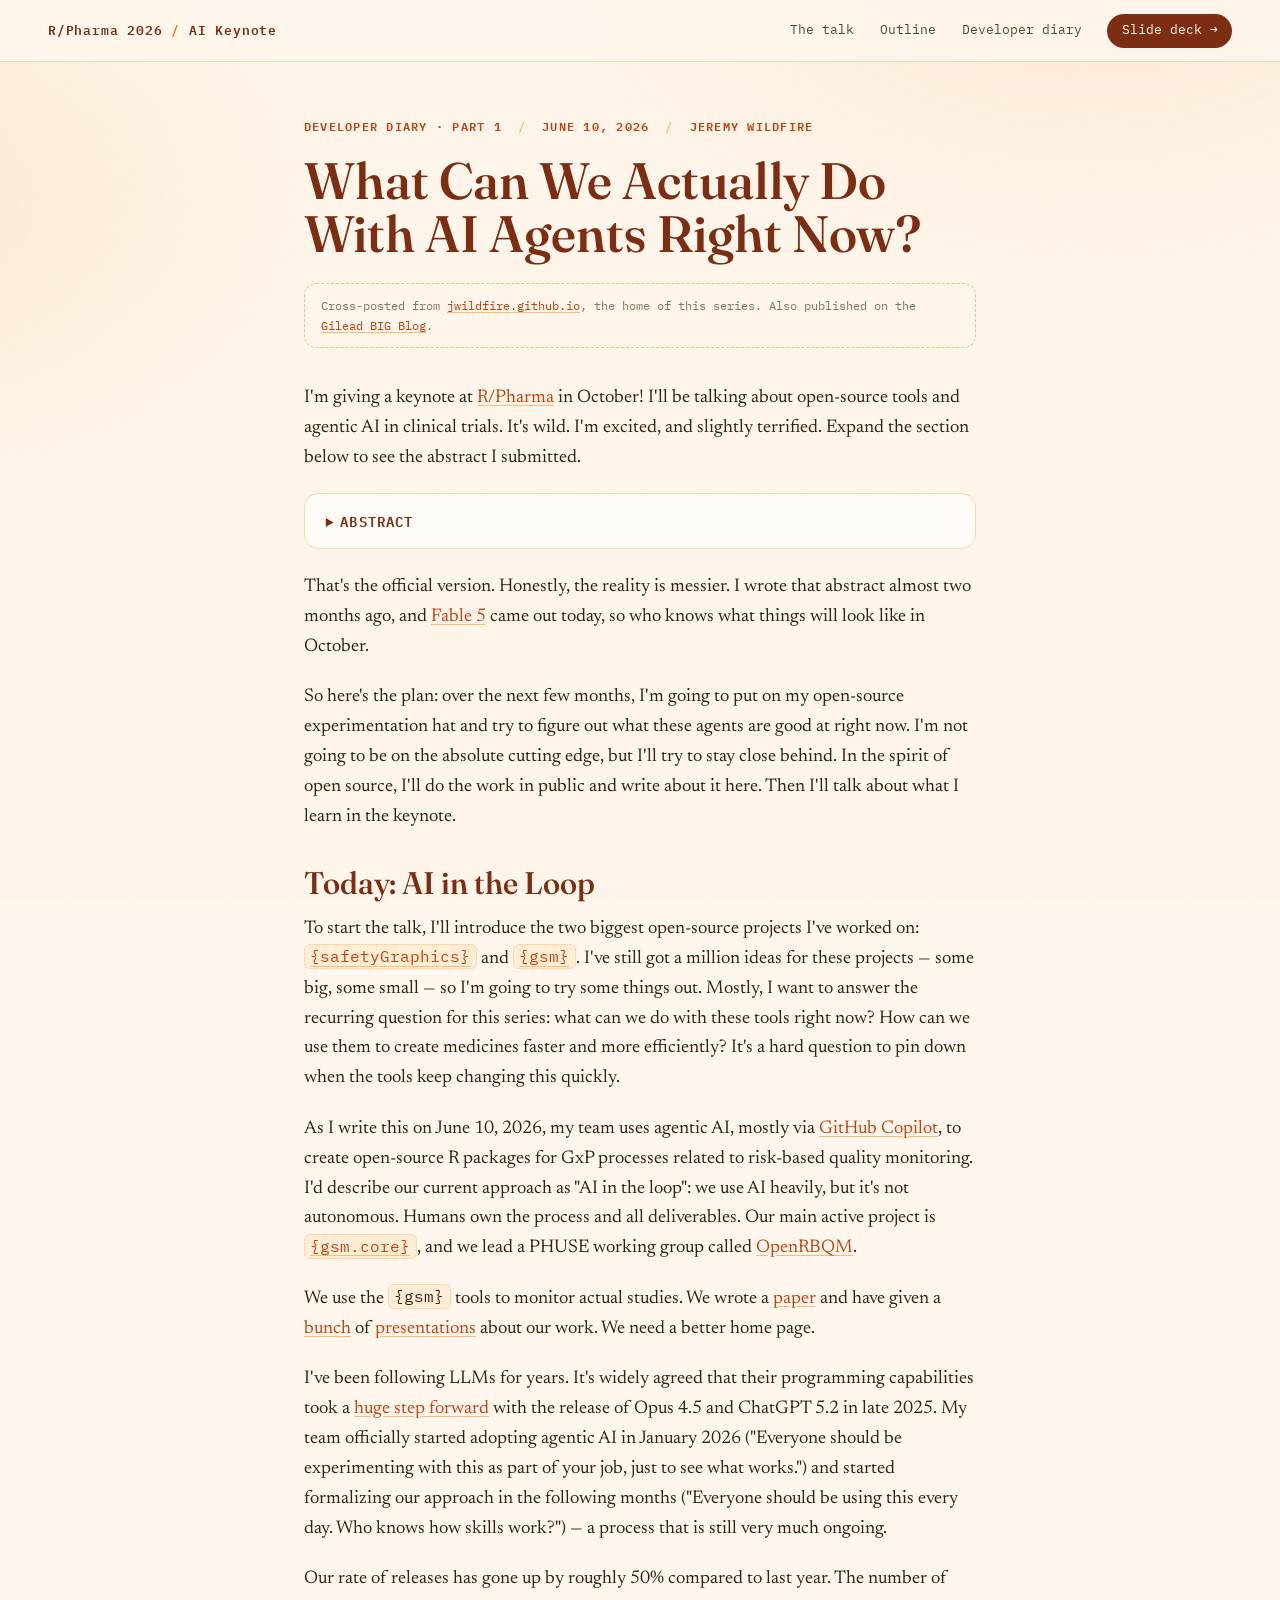
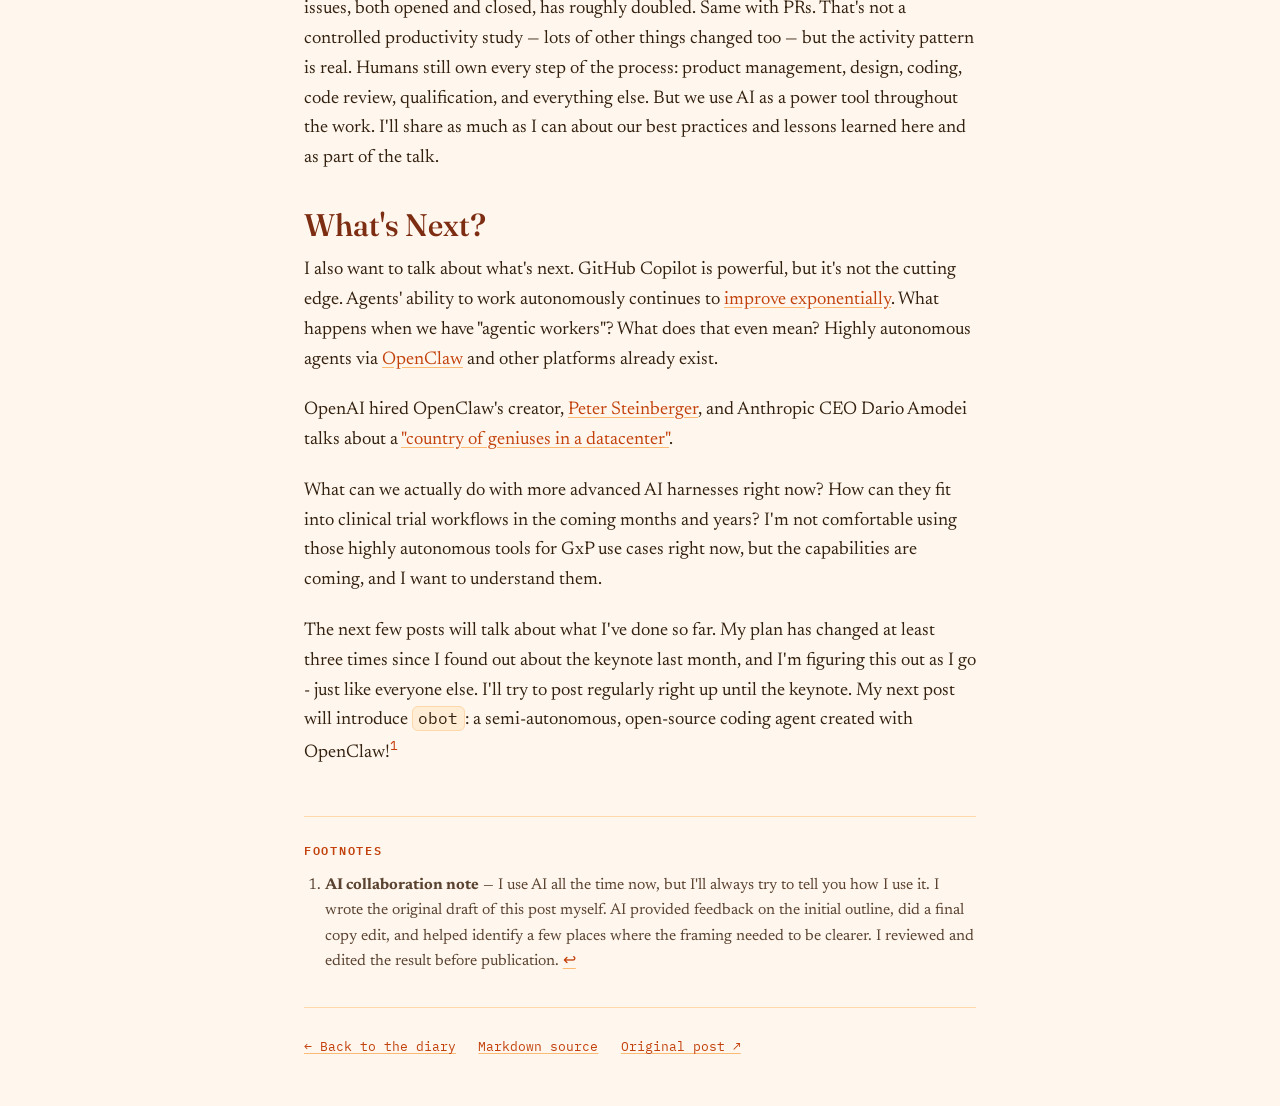
==== diary/rpharma-keynote-developer-diary.html @ 02446205 "Reformat repo as a documentation hub for the keynote The root index.html is now a docs site covering" ====
<!doctype html>
<html lang="en">
<head>
  <meta charset="utf-8" />
  <meta name="viewport" content="width=device-width, initial-scale=1" />
  <title>What Can We Actually Do With AI Agents Right Now? — R/Pharma 2026 Keynote Diary</title>
  <meta name="description" content="Kicking off a developer diary for the R/Pharma 2026 keynote on using agentic AI to build open-source tools for clinical trials." />
  <link rel="canonical" href="https://jwildfire.github.io/2026/06/10/rpharma-keynote-developer-diary.html" />
  <link rel="preconnect" href="https://fonts.googleapis.com" />
  <link rel="preconnect" href="https://fonts.gstatic.com" crossorigin />
  <link href="https://fonts.googleapis.com/css2?family=Fraunces:ital,opsz,wght@0,9..144,400..700;1,9..144,400..700&family=IBM+Plex+Mono:wght@400;600&family=Newsreader:ital,opsz,wght@0,6..72,400..600;1,6..72,400..600&display=swap" rel="stylesheet" />
  <link rel="stylesheet" href="../assets/site.css" />
  <link rel="icon" href="data:image/svg+xml,%3Csvg xmlns='http://www.w3.org/2000/svg' viewBox='0 0 100 100'%3E%3Crect width='100' height='100' rx='20' fill='%237c2d12'/%3E%3Ccircle cx='50' cy='50' r='22' fill='%23f97316'/%3E%3C/svg%3E" />
</head>
<body>
  <a class="skip" href="#main">Skip to content</a>

  <header class="topbar">
    <a class="wordmark" href="../">R/Pharma 2026 <span class="tick">/</span> AI Keynote</a>
    <nav aria-label="Site">
      <a href="../#talk">The talk</a>
      <a href="../#outline">Outline</a>
      <a href="../#diary">Developer diary</a>
      <a class="deck-link" href="../deck/">Slide deck →</a>
    </nav>
  </header>

  <main id="main" class="article-shell">
    <article class="post">
      <p class="meta"><span>Developer diary · Part 1</span><span class="sep">/</span><span>June 10, 2026</span><span class="sep">/</span><span>Jeremy Wildfire</span></p>
      <h1>What Can We Actually Do With AI Agents Right Now?</h1>
      <p class="crosspost">Cross-posted from <a href="https://jwildfire.github.io/2026/06/10/rpharma-keynote-developer-diary.html">jwildfire.github.io</a>, the home of this series. Also published on the <a href="https://gilead-biostats.github.io/big.blog/">Gilead BIG Blog</a>.</p>

      <p>I'm giving a keynote at <a href="https://rinpharma.com/">R/Pharma</a> in October! I'll be talking about open-source tools and agentic AI in clinical trials. It's wild. I'm excited, and slightly terrified. Expand the section below to see the abstract I submitted.</p>

      <details>
        <summary>Abstract</summary>
        <p class="abstract-title">AI in the Loop: How Agentic Workflows Are Reshaping Clinical Trial Analytics</p>
        <p>Agentic AI is transforming how software is built, but pharma's regulated environment demands more than raw capability. It demands scaffolding that makes AI behavior repeatable, auditable, and governed by the humans who remain responsible for every line of code.</p>
        <p>This keynote offers a practical framework for deploying agentic workflows in GxP settings, grounded in years of building and deploying open-source tools for clinical trials using R.</p>
        <p>We begin with the landscape: what agentic tools are (and aren't), how models, scaffolding, and context interact, and why "AI in the loop" — agents operating within human-governed workflows with explicit approval gates — is the right paradigm for regulated work.</p>
        <p>We then get concrete, showing how our team uses agentic workflows to accelerate the <code>{gsm}</code> family of R packages for monitoring active trials: <code>{gsm.agent}</code> drives a red-green TDD cycle from failing test to merged PR; <code>{gsm.roadmap}</code> decomposes requirements with AI-assisted planning using GitHub workflows; and <code>{qcthat}</code> generates audit-ready traceability matrices as a byproduct of normal development. We share real results and honest limitations.</p>
        <p>We close by looking forward, from package development into clinical operations, where the same approach extends to study-level operations, CDISC data generation, and CSR creation using Pharmaverse packages and other tools.</p>
      </details>

      <p>That's the official version. Honestly, the reality is messier. I wrote that abstract almost two months ago, and <a href="https://www.anthropic.com/news/claude-fable-5-mythos-5">Fable 5</a> came out today, so who knows what things will look like in October.</p>

      <p>So here's the plan: over the next few months, I'm going to put on my open-source experimentation hat and try to figure out what these agents are good at right now. I'm not going to be on the absolute cutting edge, but I'll try to stay close behind. In the spirit of open source, I'll do the work in public and write about it here. Then I'll talk about what I learn in the keynote.</p>

      <h2>Today: AI in the Loop</h2>

      <p>To start the talk, I'll introduce the two biggest open-source projects I've worked on: <a href="https://github.com/SafetyGraphics/safetyGraphics"><code>{safetyGraphics}</code></a> and <a href="https://gilead-biostats.github.io/gsm.core/"><code>{gsm}</code></a>. I've still got a million ideas for these projects — some big, some small — so I'm going to try some things out. Mostly, I want to answer the recurring question for this series: what can we do with these tools right now? How can we use them to create medicines faster and more efficiently? It's a hard question to pin down when the tools keep changing this quickly.</p>

      <p>As I write this on June 10, 2026, my team uses agentic AI, mostly via <a href="https://github.com/features/copilot">GitHub Copilot</a>, to create open-source R packages for GxP processes related to risk-based quality monitoring. I'd describe our current approach as "AI in the loop": we use AI heavily, but it's not autonomous. Humans own the process and all deliverables. Our main active project is <a href="https://gilead-biostats.github.io/gsm.core/"><code>{gsm.core}</code></a>, and we lead a PHUSE working group called <a href="https://openrbqm.github.io/">OpenRBQM</a>.</p>

      <p>We use the <code>{gsm}</code> tools to monitor actual studies. We wrote a <a href="https://pmc.ncbi.nlm.nih.gov/articles/PMC11335794/">paper</a> and have given a <a href="https://gilead-biostats.github.io/workr/slides/#/title-slide">bunch</a> of <a href="https://gilead-biostats.github.io/qcthat/slides/introduction.html#/title-slide">presentations</a> about our work. We need a better home page.</p>

      <p>I've been following LLMs for years. It's widely agreed that their programming capabilities took a <a href="https://simonwillison.net/2026/Jan/4/inflection/">huge step forward</a> with the release of Opus 4.5 and ChatGPT 5.2 in late 2025. My team officially started adopting agentic AI in January 2026 ("Everyone should be experimenting with this as part of your job, just to see what works.") and started formalizing our approach in the following months ("Everyone should be using this every day. Who knows how skills work?") — a process that is still very much ongoing.</p>

      <p>Our rate of releases has gone up by roughly 50% compared to last year. The number of issues, both opened and closed, has roughly doubled. Same with PRs. That's not a controlled productivity study — lots of other things changed too — but the activity pattern is real. Humans still own every step of the process: product management, design, coding, code review, qualification, and everything else. But we use AI as a power tool throughout the work. I'll share as much as I can about our best practices and lessons learned here and as part of the talk.</p>

      <h2>What's Next?</h2>

      <p>I also want to talk about what's next. GitHub Copilot is powerful, but it's not the cutting edge. Agents' ability to work autonomously continues to <a href="https://theaidigest.org/time-horizons">improve exponentially</a>. What happens when we have "agentic workers"? What does that even mean? Highly autonomous agents via <a href="https://openclaw.ai/">OpenClaw</a> and other platforms already exist.</p>

      <p>OpenAI hired OpenClaw's creator, <a href="https://www.computerworld.com/article/4132725/openai-hires-openclaw-founder-as-ai-agent-race-intensifies.html">Peter Steinberger</a>, and Anthropic CEO Dario Amodei talks about a <a href="https://darioamodei.com/essay/machines-of-loving-grace">"country of geniuses in a datacenter"</a>.</p>

      <p>What can we actually do with more advanced AI harnesses right now? How can they fit into clinical trial workflows in the coming months and years? I'm not comfortable using those highly autonomous tools for GxP use cases right now, but the capabilities are coming, and I want to understand them.</p>

      <p>The next few posts will talk about what I've done so far. My plan has changed at least three times since I found out about the keynote last month, and I'm figuring this out as I go - just like everyone else. I'll try to post regularly right up until the keynote. My next post will introduce <code>obot</code>: a semi-autonomous, open-source coding agent created with OpenClaw!<sup class="fnref" id="fnref-ai"><a href="#fn-ai">1</a></sup></p>

      <section class="footnotes" aria-label="Footnotes">
        <p class="kicker">Footnotes</p>
        <ol>
          <li id="fn-ai"><strong>AI collaboration note</strong> — I use AI all the time now, but I'll always try to tell you how I use it. I wrote the original draft of this post myself. AI provided feedback on the initial outline, did a final copy edit, and helped identify a few places where the framing needed to be clearer. I reviewed and edited the result before publication. <a href="#fnref-ai" aria-label="Back to reference">↩</a></li>
        </ol>
      </section>
    </article>

    <nav class="post-footer-nav" aria-label="Diary">
      <a href="../#diary">← Back to the diary</a>
      <a href="2026-06-10-rpharma-keynote-developer-diary.md">Markdown source</a>
      <a href="https://jwildfire.github.io/2026/06/10/rpharma-keynote-developer-diary.html">Original post ↗</a>
    </nav>
  </main>
</body>
</html>
---- assets/site.css ----
/* ---------------------------------------------------------------------------
   R/Pharma 2026 AI Keynote — documentation hub
   Warm editorial "field notes" system extending the deck palette.
   Fonts: Fraunces (display) · Newsreader (body) · IBM Plex Mono (meta)
--------------------------------------------------------------------------- */

:root {
  --paper: #fff7ed;
  --paper-deep: #ffedd5;
  --ink: #33200f;
  --ink-soft: #5b4332;
  --muted: #8a7263;
  --orange: #f97316;
  --orange-deep: #c2410c;
  --deep: #7c2d12;
  --line: #fed7aa;
  --line-strong: #fdba74;
  --night: #1f2937;
  --night-ink: #fed7aa;

  --display: "Fraunces", "Iowan Old Style", Georgia, serif;
  --body: "Newsreader", Georgia, "Times New Roman", serif;
  --mono: "IBM Plex Mono", ui-monospace, "SF Mono", Menlo, monospace;

  --measure: 66ch;
}

* { box-sizing: border-box; }

html {
  scroll-behavior: smooth;
  scroll-padding-top: 5.5rem;
}

body {
  margin: 0;
  background: var(--paper);
  color: var(--ink);
  font-family: var(--body);
  font-size: 1.155rem;
  line-height: 1.62;
  -webkit-font-smoothing: antialiased;
}

/* Grain + warm atmosphere ------------------------------------------------- */

body::before {
  content: "";
  position: fixed;
  inset: 0;
  z-index: 0;
  pointer-events: none;
  background:
    radial-gradient(60rem 38rem at 85% -8%, rgba(249, 115, 22, 0.10), transparent 60%),
    radial-gradient(48rem 30rem at -12% 22%, rgba(253, 186, 116, 0.22), transparent 65%);
}

body::after {
  content: "";
  position: fixed;
  inset: 0;
  z-index: 0;
  pointer-events: none;
  opacity: 0.5;
  background-image: url("data:image/svg+xml,%3Csvg xmlns='http://www.w3.org/2000/svg' width='160' height='160'%3E%3Cfilter id='n'%3E%3CfeTurbulence type='fractalNoise' baseFrequency='0.9' numOctaves='2'/%3E%3CfeColorMatrix values='0 0 0 0 0.49 0 0 0 0 0.27 0 0 0 0 0.07 0 0 0 0.05 0'/%3E%3C/filter%3E%3Crect width='160' height='160' filter='url(%23n)'/%3E%3C/svg%3E");
}

header, main, footer { position: relative; z-index: 1; }

/* Type ---------------------------------------------------------------------*/

h1, h2, h3 {
  font-family: var(--display);
  font-variation-settings: "opsz" 72;
  color: var(--deep);
  line-height: 1.04;
  margin: 0;
  text-wrap: balance;
}

p { margin: 0 0 1.1em; }

a { color: var(--orange-deep); text-decoration-color: var(--line-strong); text-underline-offset: 0.18em; }
a:hover { color: var(--orange); }

:focus-visible {
  outline: 2px solid var(--orange);
  outline-offset: 3px;
  border-radius: 2px;
}

code {
  font-family: var(--mono);
  font-size: 0.86em;
  background: var(--paper-deep);
  border: 1px solid var(--line);
  border-radius: 6px;
  padding: 0.08em 0.34em;
}

.kicker {
  font-family: var(--mono);
  font-size: 0.78rem;
  font-weight: 600;
  letter-spacing: 0.14em;
  text-transform: uppercase;
  color: var(--orange-deep);
  margin: 0 0 1.2rem;
}

.skip {
  position: absolute;
  left: -200vw;
  top: 0;
  background: var(--deep);
  color: var(--paper);
  padding: 0.6rem 1rem;
  z-index: 10;
}
.skip:focus { left: 1rem; top: 1rem; }

/* Top bar ------------------------------------------------------------------*/

.topbar {
  position: sticky;
  top: 0;
  z-index: 5;
  display: flex;
  align-items: center;
  justify-content: space-between;
  gap: 1rem;
  padding: 0.85rem clamp(1.25rem, 4vw, 3rem);
  background: color-mix(in srgb, var(--paper) 88%, transparent);
  backdrop-filter: blur(8px);
  border-bottom: 1px solid var(--line);
}

.wordmark {
  font-family: var(--mono);
  font-size: 0.84rem;
  font-weight: 600;
  letter-spacing: 0.06em;
  text-decoration: none;
  color: var(--deep);
  white-space: nowrap;
}
.wordmark .tick { color: var(--orange); }

.topbar nav {
  display: flex;
  align-items: center;
  gap: clamp(0.9rem, 2.5vw, 1.6rem);
  font-family: var(--mono);
  font-size: 0.8rem;
}
.topbar nav a { text-decoration: none; color: var(--ink-soft); }
.topbar nav a:hover { color: var(--orange-deep); }
.topbar nav a.deck-link {
  color: var(--paper);
  background: var(--deep);
  padding: 0.42rem 0.9rem;
  border-radius: 999px;
}
.topbar nav a.deck-link:hover { background: var(--orange-deep); }

/* Shell --------------------------------------------------------------------*/

.shell {
  max-width: 72rem;
  margin: 0 auto;
  padding: 0 clamp(1.25rem, 4vw, 3rem);
}

/* Hero ---------------------------------------------------------------------*/

.hero { padding: clamp(4rem, 9vh, 7rem) 0 clamp(3rem, 6vh, 4.5rem); }

.hero h1 {
  font-size: clamp(2.6rem, 6.4vw, 5.1rem);
  font-weight: 560;
  letter-spacing: -0.015em;
  max-width: 18ch;
}

.hero h1 em {
  font-style: italic;
  font-weight: 480;
  color: var(--orange-deep);
}

.hero .lede {
  font-size: clamp(1.18rem, 2vw, 1.42rem);
  max-width: 52ch;
  color: var(--ink-soft);
  margin: 1.6rem 0 2.2rem;
}

.cta { display: flex; flex-wrap: wrap; gap: 0.9rem; margin-bottom: 3rem; }

.button {
  font-family: var(--mono);
  font-size: 0.88rem;
  font-weight: 600;
  text-decoration: none;
  border-radius: 999px;
  padding: 0.78rem 1.5rem;
  border: 1.5px solid var(--deep);
  transition: transform 120ms ease, box-shadow 120ms ease, background 120ms ease;
}
.button:hover { transform: translateY(-2px); box-shadow: 0 6px 18px rgba(124, 45, 18, 0.18); }
.button.primary { background: var(--deep); color: var(--paper); }
.button.primary:hover { background: var(--orange-deep); border-color: var(--orange-deep); color: var(--paper); }
.button.ghost { color: var(--deep); background: transparent; }
.button.ghost:hover { color: var(--orange-deep); border-color: var(--orange-deep); }

.path {
  font-family: var(--mono);
  font-size: 0.82rem;
  color: var(--ink-soft);
  border: 1.5px dashed var(--line-strong);
  border-radius: 14px;
  background: color-mix(in srgb, #ffffff 55%, transparent);
  padding: 0.9rem 1.2rem;
  display: inline-flex;
  flex-wrap: wrap;
  align-items: center;
  gap: 0.55rem;
  max-width: 100%;
}
.path .arrow { color: var(--orange); font-weight: 600; }

/* Page-load reveal ----------------------------------------------------------*/

.reveal { animation: rise 700ms cubic-bezier(0.22, 1, 0.36, 1) both; }
.reveal:nth-child(2) { animation-delay: 90ms; }
.reveal:nth-child(3) { animation-delay: 180ms; }
.reveal:nth-child(4) { animation-delay: 270ms; }
.reveal:nth-child(5) { animation-delay: 360ms; }

@keyframes rise {
  from { opacity: 0; transform: translateY(14px); }
  to { opacity: 1; transform: none; }
}

@media (prefers-reduced-motion: reduce) {
  .reveal { animation: none; }
  html { scroll-behavior: auto; }
  .button:hover { transform: none; }
}

/* Sections ------------------------------------------------------------------*/

.section { padding: clamp(3rem, 7vh, 5rem) 0; border-top: 1px solid var(--line); }

.section-grid {
  display: grid;
  grid-template-columns: minmax(0, 14rem) minmax(0, 1fr);
  gap: clamp(1.5rem, 4vw, 4rem);
}

.section-label { position: sticky; top: 5.5rem; align-self: start; }
.section-label .kicker { margin-bottom: 0.4rem; }
.section-label .sub {
  font-family: var(--mono);
  font-size: 0.74rem;
  color: var(--muted);
}

.section h2 {
  font-size: clamp(1.7rem, 3.4vw, 2.5rem);
  font-weight: 540;
  margin-bottom: 1.1rem;
}

.section .prose { max-width: var(--measure); }
.prose p + p { margin-top: 0.2em; }

.abstract-note {
  font-family: var(--mono);
  font-size: 0.78rem;
  color: var(--muted);
  border-left: 3px solid var(--line-strong);
  padding-left: 0.9rem;
  margin-top: 1.8rem;
}

/* Outline cards ---------------------------------------------------------------*/

.outline-cards {
  display: grid;
  grid-template-columns: repeat(auto-fit, minmax(15.5rem, 1fr));
  gap: 1.1rem;
  margin-top: 0.6rem;
}

.outline-card {
  position: relative;
  background: color-mix(in srgb, #ffffff 62%, transparent);
  border: 1.5px solid var(--line);
  border-radius: 18px;
  padding: 1.5rem 1.4rem 1.3rem;
  overflow: hidden;
  transition: border-color 140ms ease, transform 140ms ease;
}
.outline-card:hover { border-color: var(--line-strong); transform: translateY(-3px); }

.outline-card .num {
  font-family: var(--display);
  font-size: 4.6rem;
  font-weight: 600;
  line-height: 1;
  color: transparent;
  -webkit-text-stroke: 1.5px var(--line-strong);
  position: absolute;
  top: 0.4rem;
  right: 0.8rem;
  user-select: none;
}

.outline-card .time {
  font-family: var(--mono);
  font-size: 0.72rem;
  font-weight: 600;
  letter-spacing: 0.1em;
  text-transform: uppercase;
  color: var(--orange-deep);
}

.outline-card h3 { font-size: 1.32rem; font-weight: 560; margin: 0.5rem 0 0.6rem; }
.outline-card p { font-size: 1.02rem; color: var(--ink-soft); margin: 0; }

.outline-more {
  margin-top: 1.6rem;
  font-family: var(--mono);
  font-size: 0.84rem;
}

/* Diary timeline ---------------------------------------------------------------*/

.timeline { list-style: none; margin: 0.5rem 0 0; padding: 0; }

.entry {
  position: relative;
  padding: 0 0 2.4rem 2.1rem;
  border-left: 2px dashed var(--line-strong);
  margin-left: 0.45rem;
}
.entry:last-child { border-left-color: transparent; padding-bottom: 0.5rem; }

.entry::before {
  content: "";
  position: absolute;
  left: -0.5rem;
  top: 0.42rem;
  width: 0.9rem;
  height: 0.9rem;
  border-radius: 999px;
  background: var(--orange);
  border: 2.5px solid var(--paper);
  box-shadow: 0 0 0 1.5px var(--orange);
}
.entry.upcoming::before {
  background: var(--paper);
  box-shadow: 0 0 0 1.5px var(--line-strong);
}

.entry .date {
  font-family: var(--mono);
  font-size: 0.76rem;
  font-weight: 600;
  letter-spacing: 0.12em;
  text-transform: uppercase;
  color: var(--orange-deep);
}
.entry.upcoming .date { color: var(--muted); }

.entry h3 { font-size: clamp(1.35rem, 2.4vw, 1.7rem); font-weight: 550; margin: 0.35rem 0 0.45rem; }
.entry h3 a { color: inherit; text-decoration: none; }
.entry h3 a:hover { color: var(--orange-deep); }

.entry .excerpt { max-width: var(--measure); color: var(--ink-soft); margin-bottom: 0.55rem; }

.entry .links {
  font-family: var(--mono);
  font-size: 0.8rem;
  display: flex;
  flex-wrap: wrap;
  gap: 1.1rem;
}

.entry.upcoming h3 { color: var(--ink-soft); }

/* Deck band ---------------------------------------------------------------------*/

.deck-band {
  background: var(--night);
  color: var(--paper);
  border-radius: 22px;
  padding: clamp(2rem, 5vw, 3.2rem);
  display: flex;
  flex-wrap: wrap;
  align-items: center;
  justify-content: space-between;
  gap: 1.5rem;
  margin: clamp(3rem, 7vh, 5rem) 0;
}

.deck-band .kicker { color: var(--orange); }
.deck-band h2 { color: var(--night-ink); font-size: clamp(1.7rem, 3.2vw, 2.4rem); font-weight: 540; }
.deck-band p { color: #d6d3d1; max-width: 46ch; margin: 0.8rem 0 0; }

.deck-band .button.primary {
  background: var(--orange);
  border-color: var(--orange);
  color: #fff;
  white-space: nowrap;
}
.deck-band .button.primary:hover { background: var(--orange-deep); border-color: var(--orange-deep); }

/* Footer -------------------------------------------------------------------------*/

footer.site {
  border-top: 1px solid var(--line);
  padding: 2.4rem 0 3.2rem;
  font-family: var(--mono);
  font-size: 0.8rem;
  color: var(--muted);
}

footer.site .links {
  display: flex;
  flex-wrap: wrap;
  gap: 1.2rem;
  margin-bottom: 1.2rem;
}
footer.site a { color: var(--ink-soft); text-decoration: none; }
footer.site a:hover { color: var(--orange-deep); }

/* Article (diary entry) pages ------------------------------------------------------*/

.article-shell { max-width: 46rem; margin: 0 auto; padding: 0 clamp(1.25rem, 4vw, 2rem); }

article.post { padding: clamp(2.5rem, 6vh, 4rem) 0 2rem; }

article.post .meta {
  font-family: var(--mono);
  font-size: 0.78rem;
  font-weight: 600;
  letter-spacing: 0.1em;
  text-transform: uppercase;
  color: var(--orange-deep);
  display: flex;
  flex-wrap: wrap;
  gap: 0.4rem 1rem;
  margin-bottom: 1.1rem;
}
article.post .meta .sep { color: var(--line-strong); }

article.post h1 {
  font-size: clamp(2.1rem, 5vw, 3.2rem);
  font-weight: 560;
  margin-bottom: 1rem;
}

.crosspost {
  font-family: var(--mono);
  font-size: 0.78rem;
  color: var(--muted);
  border: 1.5px dashed var(--line-strong);
  border-radius: 12px;
  padding: 0.7rem 1rem;
  margin: 1.4rem 0 2.2rem;
}

article.post h2 {
  font-size: clamp(1.5rem, 3vw, 1.95rem);
  font-weight: 550;
  margin: 2.2rem 0 0.9rem;
}

article.post details {
  background: color-mix(in srgb, #ffffff 62%, transparent);
  border: 1.5px solid var(--line);
  border-radius: 14px;
  padding: 1rem 1.3rem;
  margin: 0 0 1.4rem;
}
article.post details[open] { border-color: var(--line-strong); }

article.post summary {
  font-family: var(--mono);
  font-size: 0.86rem;
  font-weight: 600;
  letter-spacing: 0.08em;
  text-transform: uppercase;
  color: var(--deep);
  cursor: pointer;
}
article.post summary:hover { color: var(--orange-deep); }
article.post details .abstract-title { font-weight: 700; margin-top: 1.1rem; }

.footnotes {
  margin-top: 3rem;
  border-top: 1px solid var(--line);
  padding-top: 1.4rem;
  font-size: 0.98rem;
  color: var(--ink-soft);
}
.footnotes .kicker { margin-bottom: 0.8rem; }
.footnotes ol { margin: 0; padding-left: 1.3rem; }
sup.fnref { font-family: var(--mono); font-size: 0.72em; }
sup.fnref a { text-decoration: none; }

.post-footer-nav {
  font-family: var(--mono);
  font-size: 0.84rem;
  padding: 1.8rem 0 3rem;
  border-top: 1px solid var(--line);
  display: flex;
  flex-wrap: wrap;
  gap: 1.4rem;
}

/* Small screens ----------------------------------------------------------------------*/

@media (max-width: 760px) {
  .section-grid { grid-template-columns: 1fr; }
  .section-label { position: static; }
  .topbar nav a:not(.deck-link) { display: none; }
}
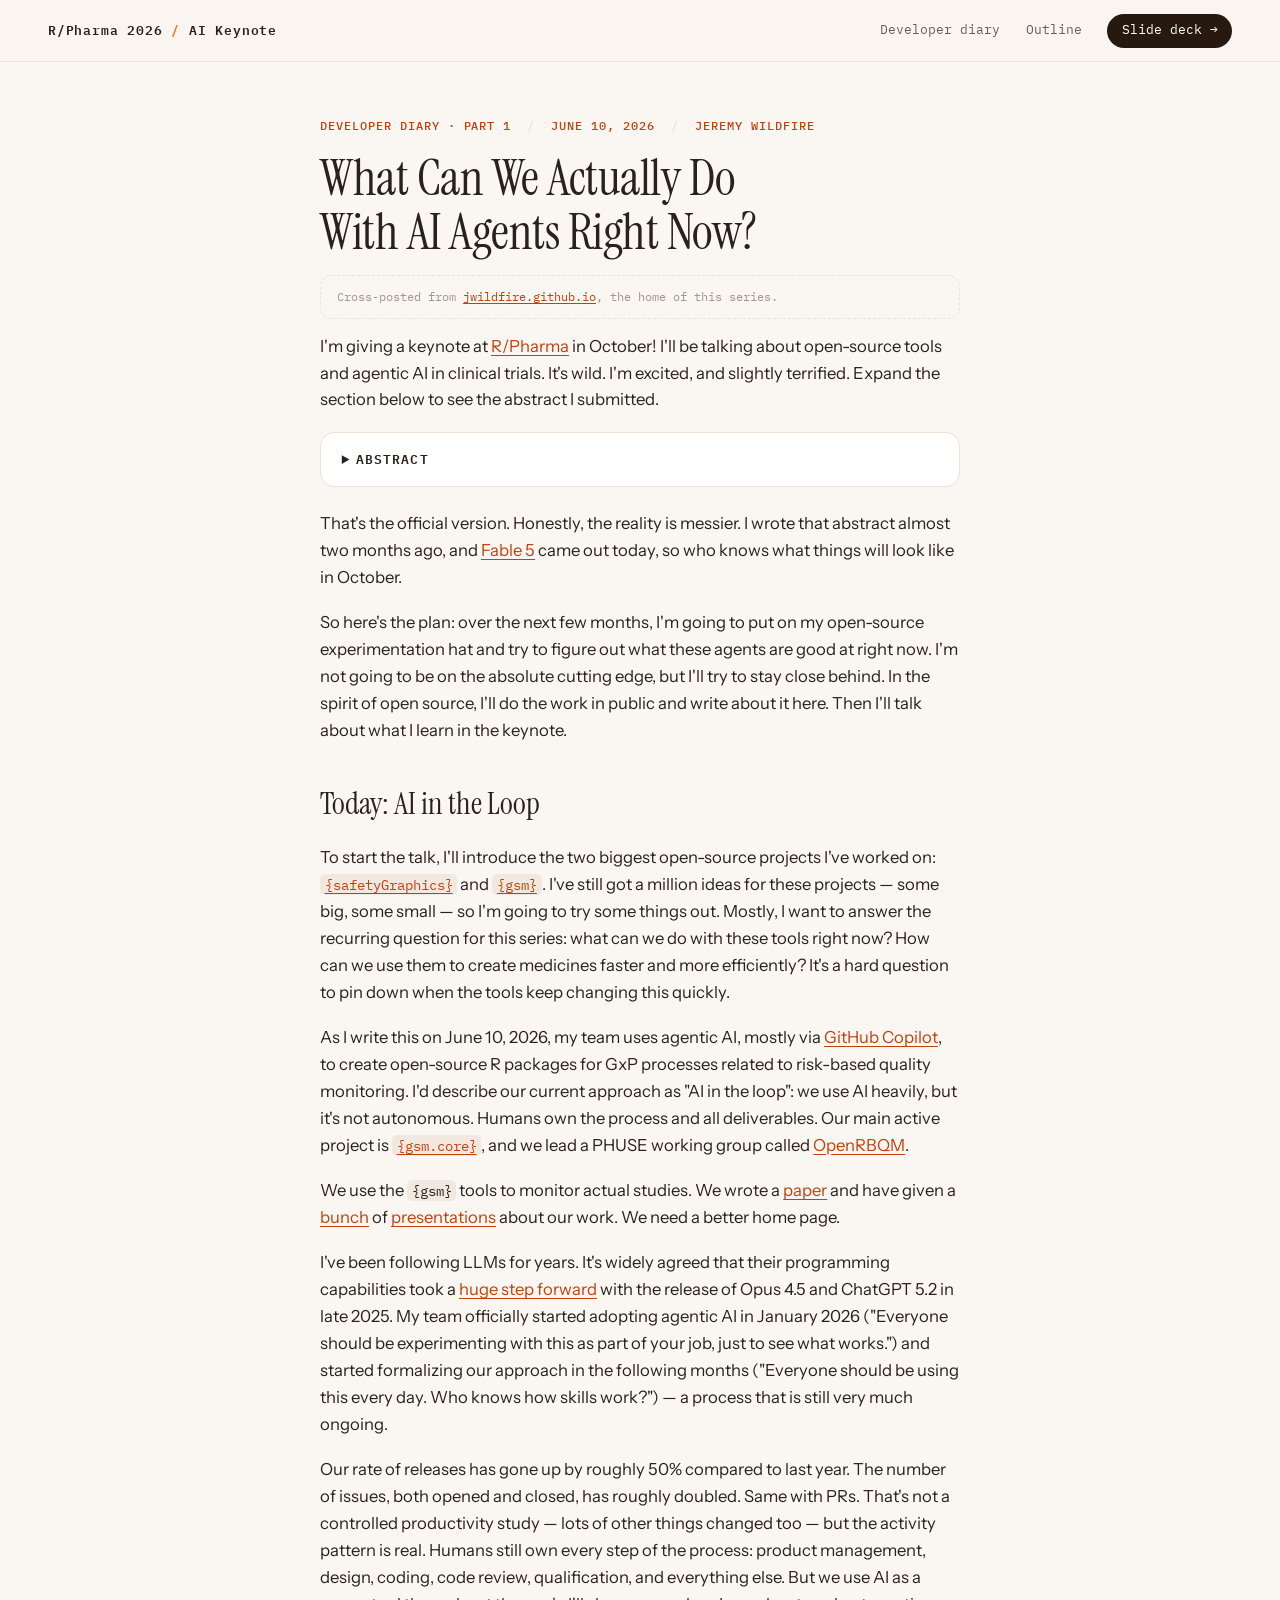
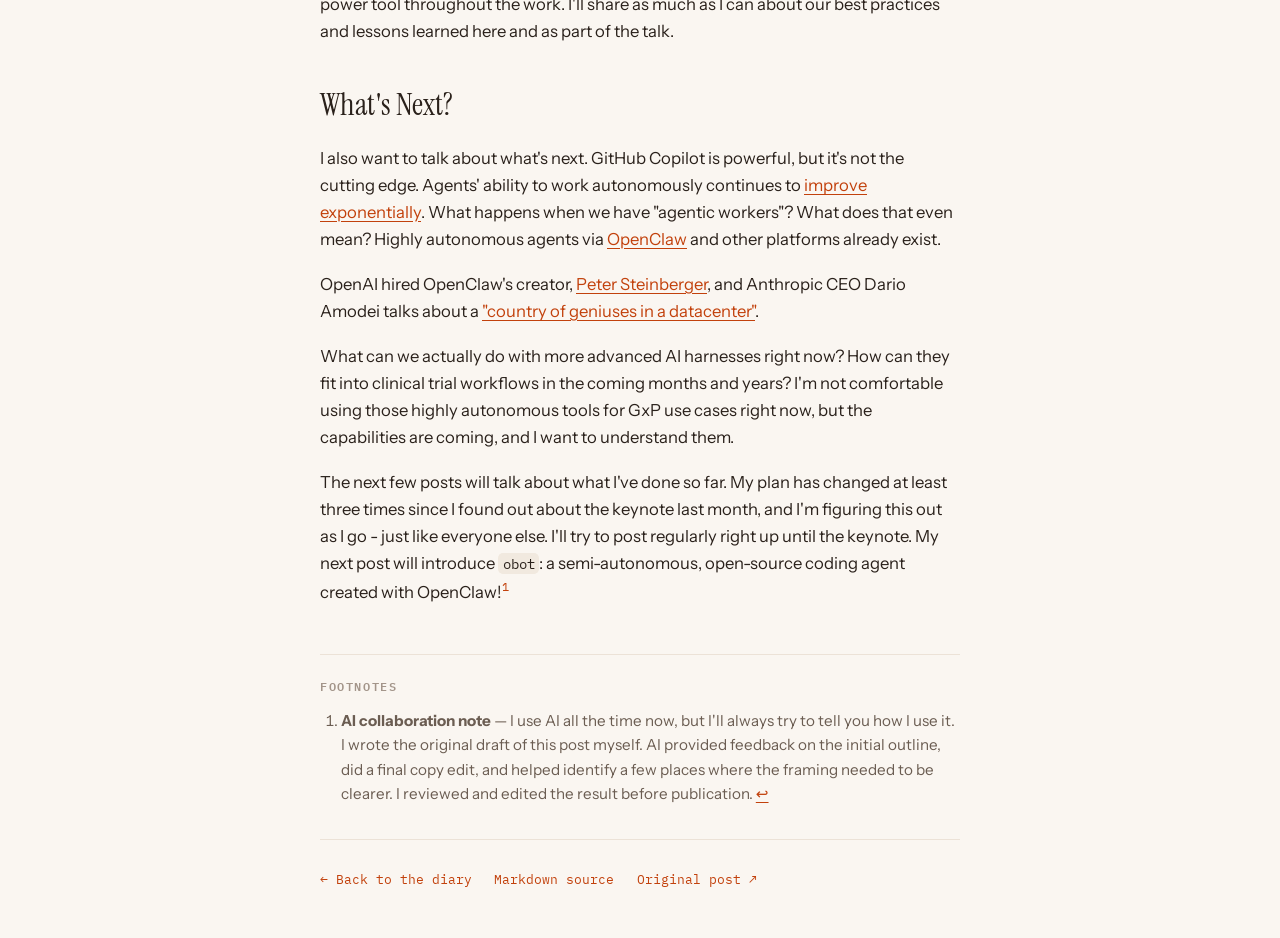
==== commit b2703cb8: "Apply diary-first split layout chosen from design review Espresso sidebar with the talk identity; di" ====
--- a/diary/rpharma-keynote-developer-diary.html
+++ b/diary/rpharma-keynote-developer-diary.html
@@ -8,9 +8,9 @@
   <link rel="canonical" href="https://jwildfire.github.io/2026/06/10/rpharma-keynote-developer-diary.html" />
   <link rel="preconnect" href="https://fonts.googleapis.com" />
   <link rel="preconnect" href="https://fonts.gstatic.com" crossorigin />
-  <link href="https://fonts.googleapis.com/css2?family=Fraunces:ital,opsz,wght@0,9..144,400..700;1,9..144,400..700&family=IBM+Plex+Mono:wght@400;600&family=Newsreader:ital,opsz,wght@0,6..72,400..600;1,6..72,400..600&display=swap" rel="stylesheet" />
+  <link href="https://fonts.googleapis.com/css2?family=Instrument+Sans:ital,wght@0,400..700;1,400..700&family=Instrument+Serif:ital@0;1&family=IBM+Plex+Mono:wght@400;500;600&display=swap" rel="stylesheet" />
   <link rel="stylesheet" href="../assets/site.css" />
-  <link rel="icon" href="data:image/svg+xml,%3Csvg xmlns='http://www.w3.org/2000/svg' viewBox='0 0 100 100'%3E%3Crect width='100' height='100' rx='20' fill='%237c2d12'/%3E%3Ccircle cx='50' cy='50' r='22' fill='%23f97316'/%3E%3C/svg%3E" />
+  <link rel="icon" href="data:image/svg+xml,%3Csvg xmlns='http://www.w3.org/2000/svg' viewBox='0 0 100 100'%3E%3Crect width='100' height='100' rx='20' fill='%23271810'/%3E%3Ccircle cx='50' cy='50' r='22' fill='%23f97316'/%3E%3C/svg%3E" />
 </head>
 <body>
   <a class="skip" href="#main">Skip to content</a>
@@ -18,9 +18,8 @@
   <header class="topbar">
     <a class="wordmark" href="../">R/Pharma 2026 <span class="tick">/</span> AI Keynote</a>
     <nav aria-label="Site">
-      <a href="../#talk">The talk</a>
-      <a href="../#outline">Outline</a>
       <a href="../#diary">Developer diary</a>
+      <a href="https://github.com/obot-claw/RPharma2026-AIKeynote/blob/main/outline.md">Outline</a>
       <a class="deck-link" href="../deck/">Slide deck →</a>
     </nav>
   </header>
@@ -29,7 +28,7 @@
     <article class="post">
       <p class="meta"><span>Developer diary · Part 1</span><span class="sep">/</span><span>June 10, 2026</span><span class="sep">/</span><span>Jeremy Wildfire</span></p>
       <h1>What Can We Actually Do With AI Agents Right Now?</h1>
-      <p class="crosspost">Cross-posted from <a href="https://jwildfire.github.io/2026/06/10/rpharma-keynote-developer-diary.html">jwildfire.github.io</a>, the home of this series. Also published on the <a href="https://gilead-biostats.github.io/big.blog/">Gilead BIG Blog</a>.</p>
+      <p class="crosspost">Cross-posted from <a href="https://jwildfire.github.io/2026/06/10/rpharma-keynote-developer-diary.html">jwildfire.github.io</a>, the home of this series.</p>
 
       <p>I'm giving a keynote at <a href="https://rinpharma.com/">R/Pharma</a> in October! I'll be talking about open-source tools and agentic AI in clinical trials. It's wild. I'm excited, and slightly terrified. Expand the section below to see the abstract I submitted.</p>
 
@@ -70,7 +69,7 @@
       <p>The next few posts will talk about what I've done so far. My plan has changed at least three times since I found out about the keynote last month, and I'm figuring this out as I go - just like everyone else. I'll try to post regularly right up until the keynote. My next post will introduce <code>obot</code>: a semi-autonomous, open-source coding agent created with OpenClaw!<sup class="fnref" id="fnref-ai"><a href="#fn-ai">1</a></sup></p>
 
       <section class="footnotes" aria-label="Footnotes">
-        <p class="kicker">Footnotes</p>
+        <p class="label">Footnotes</p>
         <ol>
           <li id="fn-ai"><strong>AI collaboration note</strong> — I use AI all the time now, but I'll always try to tell you how I use it. I wrote the original draft of this post myself. AI provided feedback on the initial outline, did a final copy edit, and helped identify a few places where the framing needed to be clearer. I reviewed and edited the result before publication. <a href="#fnref-ai" aria-label="Back to reference">↩</a></li>
         </ol>
--- a/assets/site.css
+++ b/assets/site.css
@@ -1,125 +1,205 @@
 /* ---------------------------------------------------------------------------
-   R/Pharma 2026 AI Keynote — documentation hub
-   Warm editorial "field notes" system extending the deck palette.
-   Fonts: Fraunces (display) · Newsreader (body) · IBM Plex Mono (meta)
+   R/Pharma 2026 AI Keynote — "Studio split" design system
+   Espresso sidebar + warm paper, diary-first.
+   Fonts: Instrument Serif (display) · Instrument Sans (body) · IBM Plex Mono (meta)
 --------------------------------------------------------------------------- */
 
 :root {
-  --paper: #fff7ed;
-  --paper-deep: #ffedd5;
-  --ink: #33200f;
-  --ink-soft: #5b4332;
-  --muted: #8a7263;
-  --orange: #f97316;
-  --orange-deep: #c2410c;
-  --deep: #7c2d12;
-  --line: #fed7aa;
-  --line-strong: #fdba74;
-  --night: #1f2937;
-  --night-ink: #fed7aa;
-
-  --display: "Fraunces", "Iowan Old Style", Georgia, serif;
-  --body: "Newsreader", Georgia, "Times New Roman", serif;
+  --side-bg: #271810;
+  --side-ink: #f5ede4;
+  --side-soft: #c4a995;
+  --bg: #faf6f1;
+  --ink: #2a211b;
+  --soft: #6b5d52;
+  --faint: #a3958a;
+  --accent: #f97316;
+  --accent-deep: #c2410c;
+  --card: #ffffff;
+  --rule: #ece2d7;
+
+  --sans: "Instrument Sans", system-ui, sans-serif;
+  --serif: "Instrument Serif", Georgia, serif;
   --mono: "IBM Plex Mono", ui-monospace, "SF Mono", Menlo, monospace;
-
-  --measure: 66ch;
 }
 
 * { box-sizing: border-box; }
-
-html {
-  scroll-behavior: smooth;
-  scroll-padding-top: 5.5rem;
-}
 
 body {
   margin: 0;
-  background: var(--paper);
+  background: var(--bg);
   color: var(--ink);
-  font-family: var(--body);
-  font-size: 1.155rem;
+  font-family: var(--sans);
+  font-size: 1.04rem;
   line-height: 1.62;
   -webkit-font-smoothing: antialiased;
 }
 
-/* Grain + warm atmosphere ------------------------------------------------- */
-
-body::before {
-  content: "";
-  position: fixed;
-  inset: 0;
-  z-index: 0;
-  pointer-events: none;
-  background:
-    radial-gradient(60rem 38rem at 85% -8%, rgba(249, 115, 22, 0.10), transparent 60%),
-    radial-gradient(48rem 30rem at -12% 22%, rgba(253, 186, 116, 0.22), transparent 65%);
-}
-
-body::after {
-  content: "";
-  position: fixed;
-  inset: 0;
-  z-index: 0;
-  pointer-events: none;
-  opacity: 0.5;
-  background-image: url("data:image/svg+xml,%3Csvg xmlns='http://www.w3.org/2000/svg' width='160' height='160'%3E%3Cfilter id='n'%3E%3CfeTurbulence type='fractalNoise' baseFrequency='0.9' numOctaves='2'/%3E%3CfeColorMatrix values='0 0 0 0 0.49 0 0 0 0 0.27 0 0 0 0 0.07 0 0 0 0.05 0'/%3E%3C/filter%3E%3Crect width='160' height='160' filter='url(%23n)'/%3E%3C/svg%3E");
-}
-
-header, main, footer { position: relative; z-index: 1; }
-
-/* Type ---------------------------------------------------------------------*/
-
-h1, h2, h3 {
-  font-family: var(--display);
-  font-variation-settings: "opsz" 72;
-  color: var(--deep);
-  line-height: 1.04;
-  margin: 0;
-  text-wrap: balance;
-}
-
-p { margin: 0 0 1.1em; }
-
-a { color: var(--orange-deep); text-decoration-color: var(--line-strong); text-underline-offset: 0.18em; }
-a:hover { color: var(--orange); }
+a { color: var(--accent-deep); text-underline-offset: 0.2em; }
+a:hover { color: var(--accent); }
 
 :focus-visible {
-  outline: 2px solid var(--orange);
+  outline: 2px solid var(--accent);
   outline-offset: 3px;
   border-radius: 2px;
 }
 
 code {
   font-family: var(--mono);
-  font-size: 0.86em;
-  background: var(--paper-deep);
-  border: 1px solid var(--line);
-  border-radius: 6px;
-  padding: 0.08em 0.34em;
-}
-
-.kicker {
-  font-family: var(--mono);
-  font-size: 0.78rem;
-  font-weight: 600;
-  letter-spacing: 0.14em;
-  text-transform: uppercase;
-  color: var(--orange-deep);
-  margin: 0 0 1.2rem;
+  font-size: 0.87em;
+  background: #f1e9df;
+  border-radius: 5px;
+  padding: 0.06em 0.32em;
 }
 
 .skip {
   position: absolute;
   left: -200vw;
   top: 0;
-  background: var(--deep);
-  color: var(--paper);
+  background: var(--side-bg);
+  color: var(--side-ink);
   padding: 0.6rem 1rem;
   z-index: 10;
 }
 .skip:focus { left: 1rem; top: 1rem; }
 
-/* Top bar ------------------------------------------------------------------*/
+/* Split layout (home) -------------------------------------------------------*/
+
+.layout {
+  display: grid;
+  grid-template-columns: minmax(300px, 380px) 1fr;
+  min-height: 100vh;
+}
+
+aside.side {
+  background: var(--side-bg);
+  color: var(--side-ink);
+  padding: clamp(2rem, 4vw, 3.2rem);
+  position: sticky;
+  top: 0;
+  height: 100vh;
+  display: flex;
+  flex-direction: column;
+  justify-content: space-between;
+}
+
+.side-label {
+  font-family: var(--mono);
+  font-size: 0.72rem;
+  letter-spacing: 0.16em;
+  text-transform: uppercase;
+  color: var(--accent);
+  margin: 0 0 1.4rem;
+}
+
+aside.side h1 {
+  font-family: var(--serif);
+  font-weight: 400;
+  font-size: clamp(1.9rem, 2.6vw, 2.5rem);
+  line-height: 1.14;
+  letter-spacing: -0.01em;
+  margin: 0 0 1.1rem;
+}
+aside.side h1 em { color: var(--accent); font-style: italic; }
+
+.side-desc { color: var(--side-soft); font-size: 0.96rem; margin: 0 0 2rem; }
+
+.side-nav {
+  display: flex;
+  flex-direction: column;
+  gap: 0.15rem;
+  font-family: var(--mono);
+  font-size: 0.82rem;
+}
+.side-nav a {
+  color: var(--side-ink);
+  text-decoration: none;
+  padding: 0.55rem 0.7rem;
+  border-radius: 8px;
+  display: flex;
+  justify-content: space-between;
+}
+.side-nav a:hover { background: rgba(249, 115, 22, 0.14); color: #fff; }
+.side-nav a .arr { color: var(--accent); }
+
+.side-cta {
+  margin-top: 1.6rem;
+  display: inline-block;
+  text-align: center;
+  font-family: var(--mono);
+  font-size: 0.84rem;
+  font-weight: 500;
+  text-decoration: none;
+  background: var(--accent);
+  color: #fff;
+  padding: 0.85rem 1.2rem;
+  border-radius: 10px;
+  transition: background 120ms ease;
+}
+.side-cta:hover { background: var(--accent-deep); color: #fff; }
+
+.side-foot { font-family: var(--mono); font-size: 0.72rem; color: var(--side-soft); }
+.side-foot a { color: var(--side-soft); text-decoration: none; }
+.side-foot a:hover { color: var(--accent); }
+
+/* Diary feed (home) ----------------------------------------------------------*/
+
+main.feed { padding: clamp(2rem, 5vw, 4rem); max-width: 52rem; }
+
+.feed-head {
+  display: flex;
+  align-items: baseline;
+  justify-content: space-between;
+  gap: 1rem;
+  border-bottom: 1px solid var(--rule);
+  padding-bottom: 1rem;
+  margin-bottom: 1.8rem;
+}
+.feed-head h2 { font-family: var(--serif); font-weight: 400; font-size: clamp(1.7rem, 3vw, 2.2rem); margin: 0; }
+.feed-head .count { font-family: var(--mono); font-size: 0.76rem; color: var(--faint); }
+
+.card {
+  background: var(--card);
+  border: 1px solid var(--rule);
+  border-radius: 16px;
+  padding: 1.8rem 2rem;
+  margin-bottom: 1.2rem;
+  transition: border-color 140ms ease, box-shadow 140ms ease;
+}
+.card:hover { border-color: var(--accent); box-shadow: 0 10px 30px rgba(42, 33, 27, 0.07); }
+
+.card .date {
+  font-family: var(--mono);
+  font-size: 0.74rem;
+  color: var(--accent-deep);
+  margin: 0 0 0.6rem;
+  letter-spacing: 0.06em;
+  text-transform: uppercase;
+}
+.card h3 {
+  font-family: var(--serif);
+  font-weight: 400;
+  font-size: clamp(1.5rem, 2.6vw, 1.95rem);
+  line-height: 1.15;
+  margin: 0 0 0.6rem;
+}
+.card h3 a { color: var(--ink); text-decoration: none; }
+.card h3 a:hover { color: var(--accent-deep); }
+.card p.excerpt { color: var(--soft); margin: 0 0 1rem; }
+.card .links { font-family: var(--mono); font-size: 0.78rem; display: flex; gap: 1.4rem; }
+.card .links a { text-decoration: none; }
+
+.card.upcoming { background: transparent; border-style: dashed; }
+.card.upcoming .date { color: var(--faint); }
+.card.upcoming h3 { color: var(--soft); }
+
+.feed-note { font-family: var(--mono); font-size: 0.74rem; color: var(--faint); margin-top: 2rem; }
+
+@media (max-width: 860px) {
+  .layout { grid-template-columns: 1fr; }
+  aside.side { position: static; height: auto; gap: 2rem; }
+}
+
+/* Topbar (article pages) ------------------------------------------------------*/
 
 .topbar {
   position: sticky;
@@ -130,9 +210,9 @@
   justify-content: space-between;
   gap: 1rem;
   padding: 0.85rem clamp(1.25rem, 4vw, 3rem);
-  background: color-mix(in srgb, var(--paper) 88%, transparent);
+  background: color-mix(in srgb, var(--bg) 90%, transparent);
   backdrop-filter: blur(8px);
-  border-bottom: 1px solid var(--line);
+  border-bottom: 1px solid var(--rule);
 }
 
 .wordmark {
@@ -141,10 +221,10 @@
   font-weight: 600;
   letter-spacing: 0.06em;
   text-decoration: none;
-  color: var(--deep);
+  color: var(--ink);
   white-space: nowrap;
 }
-.wordmark .tick { color: var(--orange); }
+.wordmark .tick { color: var(--accent); }
 
 .topbar nav {
   display: flex;
@@ -153,378 +233,116 @@
   font-family: var(--mono);
   font-size: 0.8rem;
 }
-.topbar nav a { text-decoration: none; color: var(--ink-soft); }
-.topbar nav a:hover { color: var(--orange-deep); }
+.topbar nav a { text-decoration: none; color: var(--soft); }
+.topbar nav a:hover { color: var(--accent-deep); }
 .topbar nav a.deck-link {
-  color: var(--paper);
-  background: var(--deep);
+  color: #fff;
+  background: var(--side-bg);
   padding: 0.42rem 0.9rem;
   border-radius: 999px;
 }
-.topbar nav a.deck-link:hover { background: var(--orange-deep); }
-
-/* Shell --------------------------------------------------------------------*/
-
-.shell {
-  max-width: 72rem;
-  margin: 0 auto;
-  padding: 0 clamp(1.25rem, 4vw, 3rem);
-}
-
-/* Hero ---------------------------------------------------------------------*/
-
-.hero { padding: clamp(4rem, 9vh, 7rem) 0 clamp(3rem, 6vh, 4.5rem); }
-
-.hero h1 {
-  font-size: clamp(2.6rem, 6.4vw, 5.1rem);
-  font-weight: 560;
-  letter-spacing: -0.015em;
-  max-width: 18ch;
-}
-
-.hero h1 em {
-  font-style: italic;
-  font-weight: 480;
-  color: var(--orange-deep);
-}
-
-.hero .lede {
-  font-size: clamp(1.18rem, 2vw, 1.42rem);
-  max-width: 52ch;
-  color: var(--ink-soft);
-  margin: 1.6rem 0 2.2rem;
-}
-
-.cta { display: flex; flex-wrap: wrap; gap: 0.9rem; margin-bottom: 3rem; }
-
-.button {
-  font-family: var(--mono);
-  font-size: 0.88rem;
-  font-weight: 600;
-  text-decoration: none;
-  border-radius: 999px;
-  padding: 0.78rem 1.5rem;
-  border: 1.5px solid var(--deep);
-  transition: transform 120ms ease, box-shadow 120ms ease, background 120ms ease;
-}
-.button:hover { transform: translateY(-2px); box-shadow: 0 6px 18px rgba(124, 45, 18, 0.18); }
-.button.primary { background: var(--deep); color: var(--paper); }
-.button.primary:hover { background: var(--orange-deep); border-color: var(--orange-deep); color: var(--paper); }
-.button.ghost { color: var(--deep); background: transparent; }
-.button.ghost:hover { color: var(--orange-deep); border-color: var(--orange-deep); }
-
-.path {
-  font-family: var(--mono);
-  font-size: 0.82rem;
-  color: var(--ink-soft);
-  border: 1.5px dashed var(--line-strong);
-  border-radius: 14px;
-  background: color-mix(in srgb, #ffffff 55%, transparent);
-  padding: 0.9rem 1.2rem;
-  display: inline-flex;
-  flex-wrap: wrap;
-  align-items: center;
-  gap: 0.55rem;
-  max-width: 100%;
-}
-.path .arrow { color: var(--orange); font-weight: 600; }
-
-/* Page-load reveal ----------------------------------------------------------*/
-
-.reveal { animation: rise 700ms cubic-bezier(0.22, 1, 0.36, 1) both; }
-.reveal:nth-child(2) { animation-delay: 90ms; }
-.reveal:nth-child(3) { animation-delay: 180ms; }
-.reveal:nth-child(4) { animation-delay: 270ms; }
-.reveal:nth-child(5) { animation-delay: 360ms; }
-
-@keyframes rise {
-  from { opacity: 0; transform: translateY(14px); }
-  to { opacity: 1; transform: none; }
-}
-
-@media (prefers-reduced-motion: reduce) {
-  .reveal { animation: none; }
-  html { scroll-behavior: auto; }
-  .button:hover { transform: none; }
-}
-
-/* Sections ------------------------------------------------------------------*/
-
-.section { padding: clamp(3rem, 7vh, 5rem) 0; border-top: 1px solid var(--line); }
-
-.section-grid {
-  display: grid;
-  grid-template-columns: minmax(0, 14rem) minmax(0, 1fr);
-  gap: clamp(1.5rem, 4vw, 4rem);
-}
-
-.section-label { position: sticky; top: 5.5rem; align-self: start; }
-.section-label .kicker { margin-bottom: 0.4rem; }
-.section-label .sub {
-  font-family: var(--mono);
-  font-size: 0.74rem;
-  color: var(--muted);
-}
-
-.section h2 {
-  font-size: clamp(1.7rem, 3.4vw, 2.5rem);
-  font-weight: 540;
-  margin-bottom: 1.1rem;
-}
-
-.section .prose { max-width: var(--measure); }
-.prose p + p { margin-top: 0.2em; }
-
-.abstract-note {
-  font-family: var(--mono);
-  font-size: 0.78rem;
-  color: var(--muted);
-  border-left: 3px solid var(--line-strong);
-  padding-left: 0.9rem;
-  margin-top: 1.8rem;
-}
-
-/* Outline cards ---------------------------------------------------------------*/
-
-.outline-cards {
-  display: grid;
-  grid-template-columns: repeat(auto-fit, minmax(15.5rem, 1fr));
-  gap: 1.1rem;
-  margin-top: 0.6rem;
-}
-
-.outline-card {
-  position: relative;
-  background: color-mix(in srgb, #ffffff 62%, transparent);
-  border: 1.5px solid var(--line);
-  border-radius: 18px;
-  padding: 1.5rem 1.4rem 1.3rem;
-  overflow: hidden;
-  transition: border-color 140ms ease, transform 140ms ease;
-}
-.outline-card:hover { border-color: var(--line-strong); transform: translateY(-3px); }
-
-.outline-card .num {
-  font-family: var(--display);
-  font-size: 4.6rem;
-  font-weight: 600;
-  line-height: 1;
-  color: transparent;
-  -webkit-text-stroke: 1.5px var(--line-strong);
-  position: absolute;
-  top: 0.4rem;
-  right: 0.8rem;
-  user-select: none;
-}
-
-.outline-card .time {
-  font-family: var(--mono);
-  font-size: 0.72rem;
-  font-weight: 600;
-  letter-spacing: 0.1em;
-  text-transform: uppercase;
-  color: var(--orange-deep);
-}
-
-.outline-card h3 { font-size: 1.32rem; font-weight: 560; margin: 0.5rem 0 0.6rem; }
-.outline-card p { font-size: 1.02rem; color: var(--ink-soft); margin: 0; }
-
-.outline-more {
-  margin-top: 1.6rem;
-  font-family: var(--mono);
-  font-size: 0.84rem;
-}
-
-/* Diary timeline ---------------------------------------------------------------*/
-
-.timeline { list-style: none; margin: 0.5rem 0 0; padding: 0; }
-
-.entry {
-  position: relative;
-  padding: 0 0 2.4rem 2.1rem;
-  border-left: 2px dashed var(--line-strong);
-  margin-left: 0.45rem;
-}
-.entry:last-child { border-left-color: transparent; padding-bottom: 0.5rem; }
-
-.entry::before {
-  content: "";
-  position: absolute;
-  left: -0.5rem;
-  top: 0.42rem;
-  width: 0.9rem;
-  height: 0.9rem;
-  border-radius: 999px;
-  background: var(--orange);
-  border: 2.5px solid var(--paper);
-  box-shadow: 0 0 0 1.5px var(--orange);
-}
-.entry.upcoming::before {
-  background: var(--paper);
-  box-shadow: 0 0 0 1.5px var(--line-strong);
-}
-
-.entry .date {
+.topbar nav a.deck-link:hover { background: var(--accent-deep); }
+
+@media (max-width: 760px) {
+  .topbar nav a:not(.deck-link) { display: none; }
+}
+
+/* Article (diary entry) pages --------------------------------------------------*/
+
+.article-shell { max-width: 44rem; margin: 0 auto; padding: 0 clamp(1.25rem, 4vw, 2rem); }
+
+article.post { padding: clamp(2.5rem, 6vh, 4rem) 0 2rem; }
+article.post p { margin: 0 0 1.1em; }
+
+article.post .meta {
   font-family: var(--mono);
   font-size: 0.76rem;
-  font-weight: 600;
-  letter-spacing: 0.12em;
-  text-transform: uppercase;
-  color: var(--orange-deep);
-}
-.entry.upcoming .date { color: var(--muted); }
-
-.entry h3 { font-size: clamp(1.35rem, 2.4vw, 1.7rem); font-weight: 550; margin: 0.35rem 0 0.45rem; }
-.entry h3 a { color: inherit; text-decoration: none; }
-.entry h3 a:hover { color: var(--orange-deep); }
-
-.entry .excerpt { max-width: var(--measure); color: var(--ink-soft); margin-bottom: 0.55rem; }
-
-.entry .links {
-  font-family: var(--mono);
-  font-size: 0.8rem;
-  display: flex;
-  flex-wrap: wrap;
-  gap: 1.1rem;
-}
-
-.entry.upcoming h3 { color: var(--ink-soft); }
-
-/* Deck band ---------------------------------------------------------------------*/
-
-.deck-band {
-  background: var(--night);
-  color: var(--paper);
-  border-radius: 22px;
-  padding: clamp(2rem, 5vw, 3.2rem);
-  display: flex;
-  flex-wrap: wrap;
-  align-items: center;
-  justify-content: space-between;
-  gap: 1.5rem;
-  margin: clamp(3rem, 7vh, 5rem) 0;
-}
-
-.deck-band .kicker { color: var(--orange); }
-.deck-band h2 { color: var(--night-ink); font-size: clamp(1.7rem, 3.2vw, 2.4rem); font-weight: 540; }
-.deck-band p { color: #d6d3d1; max-width: 46ch; margin: 0.8rem 0 0; }
-
-.deck-band .button.primary {
-  background: var(--orange);
-  border-color: var(--orange);
-  color: #fff;
-  white-space: nowrap;
-}
-.deck-band .button.primary:hover { background: var(--orange-deep); border-color: var(--orange-deep); }
-
-/* Footer -------------------------------------------------------------------------*/
-
-footer.site {
-  border-top: 1px solid var(--line);
-  padding: 2.4rem 0 3.2rem;
-  font-family: var(--mono);
-  font-size: 0.8rem;
-  color: var(--muted);
-}
-
-footer.site .links {
-  display: flex;
-  flex-wrap: wrap;
-  gap: 1.2rem;
-  margin-bottom: 1.2rem;
-}
-footer.site a { color: var(--ink-soft); text-decoration: none; }
-footer.site a:hover { color: var(--orange-deep); }
-
-/* Article (diary entry) pages ------------------------------------------------------*/
-
-.article-shell { max-width: 46rem; margin: 0 auto; padding: 0 clamp(1.25rem, 4vw, 2rem); }
-
-article.post { padding: clamp(2.5rem, 6vh, 4rem) 0 2rem; }
-
-article.post .meta {
-  font-family: var(--mono);
-  font-size: 0.78rem;
-  font-weight: 600;
-  letter-spacing: 0.1em;
-  text-transform: uppercase;
-  color: var(--orange-deep);
+  font-weight: 500;
+  letter-spacing: 0.08em;
+  text-transform: uppercase;
+  color: var(--accent-deep);
   display: flex;
   flex-wrap: wrap;
   gap: 0.4rem 1rem;
-  margin-bottom: 1.1rem;
-}
-article.post .meta .sep { color: var(--line-strong); }
+  margin-bottom: 1rem;
+}
+article.post .meta .sep { color: var(--rule); }
 
 article.post h1 {
-  font-size: clamp(2.1rem, 5vw, 3.2rem);
-  font-weight: 560;
-  margin-bottom: 1rem;
+  font-family: var(--serif);
+  font-weight: 400;
+  font-size: clamp(2.1rem, 5vw, 3.1rem);
+  line-height: 1.08;
+  letter-spacing: -0.01em;
+  margin: 0 0 1rem;
+  text-wrap: balance;
+}
+
+article.post h2 {
+  font-family: var(--serif);
+  font-weight: 400;
+  font-size: clamp(1.55rem, 3vw, 1.95rem);
+  margin: 2.2rem 0 0.9rem;
 }
 
 .crosspost {
   font-family: var(--mono);
-  font-size: 0.78rem;
-  color: var(--muted);
-  border: 1.5px dashed var(--line-strong);
+  font-size: 0.76rem;
+  color: var(--faint);
+  border: 1.5px dashed var(--rule);
   border-radius: 12px;
   padding: 0.7rem 1rem;
   margin: 1.4rem 0 2.2rem;
 }
 
-article.post h2 {
-  font-size: clamp(1.5rem, 3vw, 1.95rem);
-  font-weight: 550;
-  margin: 2.2rem 0 0.9rem;
-}
-
 article.post details {
-  background: color-mix(in srgb, #ffffff 62%, transparent);
-  border: 1.5px solid var(--line);
+  background: var(--card);
+  border: 1px solid var(--rule);
   border-radius: 14px;
   padding: 1rem 1.3rem;
   margin: 0 0 1.4rem;
 }
-article.post details[open] { border-color: var(--line-strong); }
+article.post details[open] { border-color: var(--accent); }
 
 article.post summary {
   font-family: var(--mono);
-  font-size: 0.86rem;
+  font-size: 0.84rem;
   font-weight: 600;
   letter-spacing: 0.08em;
   text-transform: uppercase;
-  color: var(--deep);
+  color: var(--ink);
   cursor: pointer;
 }
-article.post summary:hover { color: var(--orange-deep); }
-article.post details .abstract-title { font-weight: 700; margin-top: 1.1rem; }
+article.post summary:hover { color: var(--accent-deep); }
+article.post details .abstract-title { font-weight: 600; margin-top: 1.1rem; }
 
 .footnotes {
   margin-top: 3rem;
-  border-top: 1px solid var(--line);
+  border-top: 1px solid var(--rule);
   padding-top: 1.4rem;
-  font-size: 0.98rem;
-  color: var(--ink-soft);
-}
-.footnotes .kicker { margin-bottom: 0.8rem; }
+  font-size: 0.95rem;
+  color: var(--soft);
+}
+.footnotes .label {
+  font-family: var(--mono);
+  font-size: 0.72rem;
+  font-weight: 600;
+  letter-spacing: 0.14em;
+  text-transform: uppercase;
+  color: var(--faint);
+  margin: 0 0 0.8rem;
+}
 .footnotes ol { margin: 0; padding-left: 1.3rem; }
 sup.fnref { font-family: var(--mono); font-size: 0.72em; }
 sup.fnref a { text-decoration: none; }
 
 .post-footer-nav {
   font-family: var(--mono);
-  font-size: 0.84rem;
+  font-size: 0.82rem;
   padding: 1.8rem 0 3rem;
-  border-top: 1px solid var(--line);
+  border-top: 1px solid var(--rule);
   display: flex;
   flex-wrap: wrap;
   gap: 1.4rem;
 }
-
-/* Small screens ----------------------------------------------------------------------*/
-
-@media (max-width: 760px) {
-  .section-grid { grid-template-columns: 1fr; }
-  .section-label { position: static; }
-  .topbar nav a:not(.deck-link) { display: none; }
-}
+.post-footer-nav a { text-decoration: none; }
